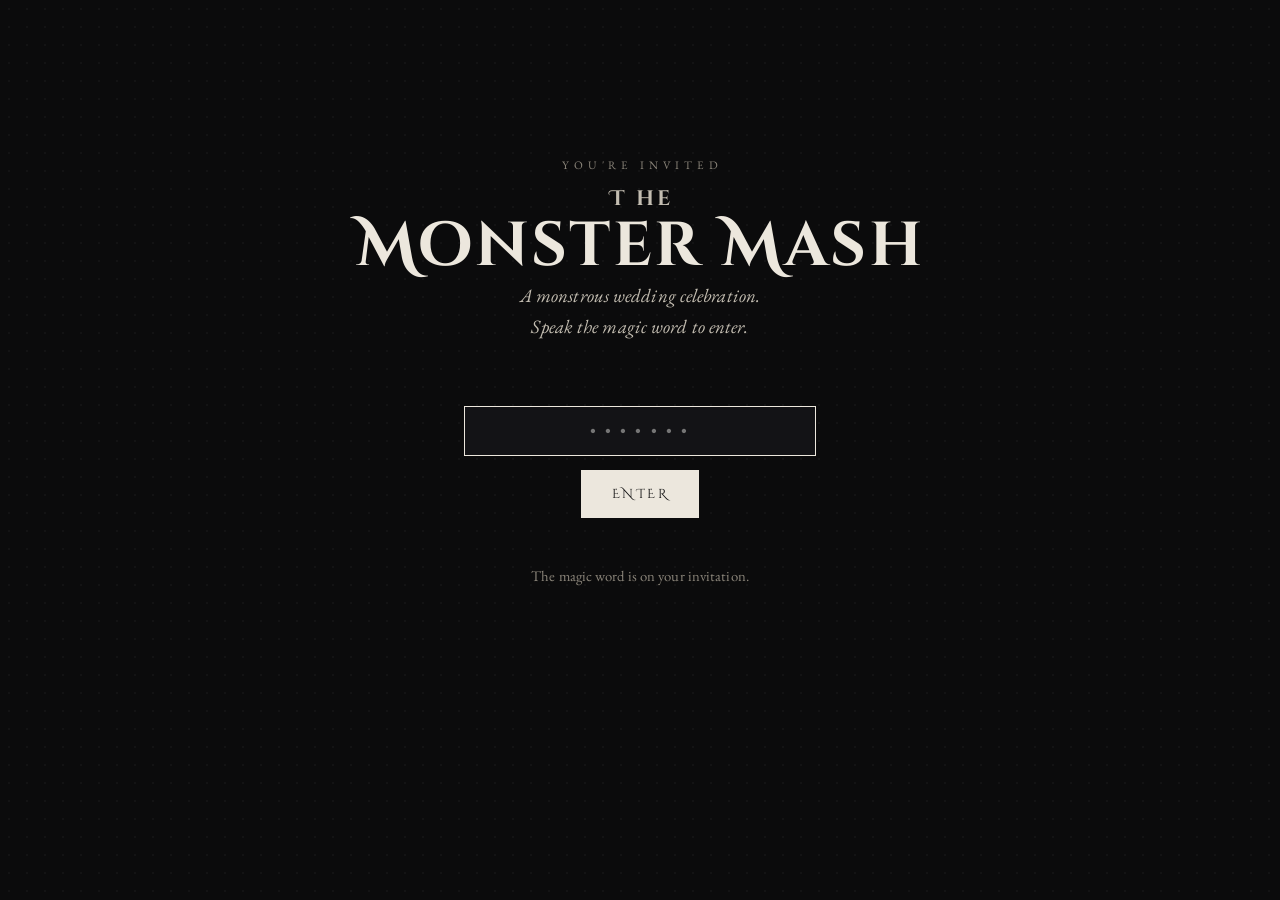
==== monster-mash/gifts.html @ ed1b10ec "Build Monster Mash wedding site (password gate + 6 pages) Add a password-gated, multi-page static si" ====
<!DOCTYPE html>
<html lang="en">
<head>
  <meta charset="utf-8">
  <script>if(!sessionStorage.getItem('mm-auth')){location.replace('index.html');}</script>
  <meta name="viewport" content="width=device-width, initial-scale=1">
  <title>Gifts · The Monster Mash</title>
  <link rel="icon" href="data:image/svg+xml,<svg xmlns='http://www.w3.org/2000/svg' viewBox='0 0 24 24'><path d='M21 12.8A9 9 0 1 1 11.2 3 7 7 0 0 0 21 12.8z' fill='%23ece7dd'/></svg>">
  <link rel="preconnect" href="https://fonts.googleapis.com">
  <link rel="preconnect" href="https://fonts.gstatic.com" crossorigin>
  <link href="https://fonts.googleapis.com/css2?family=Cinzel+Decorative:wght@700&family=EB+Garamond:ital,wght@0,400;0,500;1,400&display=swap" rel="stylesheet">
  <link rel="stylesheet" href="styles.css">
</head>
<body>
  <div class="wrap">
    <nav class="nav">
      <a href="home.html">Home</a>
      <a href="vibes.html">Vibes</a>
      <a href="travel.html">Out-of-Towners</a>
      <a href="gifts.html" aria-current="page">Gifts</a>
      <a href="rsvp.html">RSVP</a>
    </nav>

    <h2>Gifts</h2>
    <p class="lede">Your presence is the only present we need.</p>
    <p class="center">Truly — no gifts necessary. But if you’re the type who
      insists, you might feed one of these friendly monsters:</p>

    <div class="stack" style="margin-top:28px">
      <!-- EDIT ME: replace each href="#" with your fund / registry / Venmo link. -->
      <div class="card">
        <h3>Honeymoon Fund</h3>
        <p>Help send us somewhere delightfully far away.</p>
        <div class="btn-row" style="text-align:left;margin:14px 0 0">
          <a class="btn" href="#" target="_blank" rel="noopener">Contribute</a>
        </div>
      </div>

      <div class="card">
        <h3>Home Improvements Fund</h3>
        <p>For making our lair a little cozier.</p>
        <div class="btn-row" style="text-align:left;margin:14px 0 0">
          <a class="btn" href="#" target="_blank" rel="noopener">Contribute</a>
        </div>
      </div>

      <div class="card">
        <h3>Fresh Flours Fund</h3>
        <p>Keep us in morning pastries from our favorite bakery.</p>
        <div class="btn-row" style="text-align:left;margin:14px 0 0">
          <a class="btn" href="#" target="_blank" rel="noopener">Contribute</a>
        </div>
      </div>

      <div class="card">
        <h3>Treats for Archie &amp; Happy</h3>
        <p>A tribute for the household beasts. They thank you.</p>
        <div class="btn-row" style="text-align:left;margin:14px 0 0">
          <a class="btn" href="#" target="_blank" rel="noopener">Contribute</a>
        </div>
      </div>
    </div>

    <footer class="foot">The Monster Mash · 10 · 24 · 2026 · Fremont Foundry</footer>
  </div>
</body>
</html>
---- monster-mash/styles.css ----
/* =========================================================
   The Monster Mash — shared styles
   A monster-prom wedding, à la Rankin-Bass "Mad Monster Party"
   Palette: black, bone-white, and black-and-white patterns.
   ========================================================= */

:root {
  --bg:        #0b0b0c;   /* near-black */
  --bg-2:      #131316;   /* raised panel */
  --ink:       #ece7dd;   /* bone white */
  --ink-soft:  #c3bdb1;
  --muted:     #8b857a;
  --line:      rgba(236, 231, 221, 0.16);
  --line-2:    rgba(236, 231, 221, 0.38);
  --maxw:      720px;

  /* Black & white pattern fills */
  --stripes:  repeating-linear-gradient(45deg,
                var(--ink) 0 2px, transparent 2px 11px);
  --halftone: radial-gradient(var(--ink) 1.1px, transparent 1.4px);
}

* { box-sizing: border-box; }

html { -webkit-text-size-adjust: 100%; }

body {
  margin: 0;
  background: var(--bg);
  color: var(--ink);
  font-family: "EB Garamond", Georgia, "Times New Roman", serif;
  font-size: 19px;
  line-height: 1.65;
  letter-spacing: 0.1px;
  text-rendering: optimizeLegibility;
  -webkit-font-smoothing: antialiased;
}

/* Faint halftone texture behind everything */
body::before {
  content: "";
  position: fixed;
  inset: 0;
  background-image: var(--halftone);
  background-size: 18px 18px;
  opacity: 0.04;
  pointer-events: none;
  z-index: 0;
}

.wrap {
  position: relative;
  z-index: 1;
  max-width: var(--maxw);
  margin: 0 auto;
  padding: 28px 22px 80px;
}

/* ---------- Type ---------- */

h1, h2, h3, .wordmark {
  font-family: "Cinzel Decorative", "Cinzel", Georgia, serif;
  font-weight: 700;
  letter-spacing: 0.04em;
  line-height: 1.15;
}

h2 {
  font-size: clamp(1.5rem, 5vw, 2rem);
  margin: 0 0 0.2em;
  text-align: center;
}

h3 {
  font-size: 1.15rem;
  letter-spacing: 0.14em;
  text-transform: uppercase;
  margin: 0 0 0.5em;
}

p { margin: 0 0 1em; }

a { color: var(--ink); text-underline-offset: 3px; }
a:hover { text-decoration: none; }

.kicker {
  text-align: center;
  text-transform: uppercase;
  letter-spacing: 0.42em;
  font-size: 0.72rem;
  color: var(--muted);
  margin: 0 0 1.2em;
  padding-left: 0.42em; /* optical centering for letter-spacing */
}

.lede {
  text-align: center;
  font-size: 1.18rem;
  color: var(--ink-soft);
  font-style: italic;
  max-width: 38ch;
  margin: 0 auto 2em;
}

.muted { color: var(--muted); }
.center { text-align: center; }

/* ---------- Masthead ---------- */

.masthead { text-align: center; margin-bottom: 8px; }

/* Banner art block: shows your illustration if present at
   images/banner.png, otherwise a patterned placeholder. */
.banner {
  display: block;
  width: 100%;
  max-height: 320px;
  object-fit: cover;
  border: 1px solid var(--line-2);
  margin-bottom: 26px;
  filter: grayscale(1) contrast(1.05);
}

.banner-fallback {
  position: relative;
  height: 200px;
  border: 1px solid var(--line-2);
  margin-bottom: 26px;
  background-image: var(--halftone);
  background-size: 12px 12px;
  background-color: var(--bg-2);
  display: flex;
  align-items: center;
  justify-content: center;
  overflow: hidden;
}
.banner-fallback::after {
  content: "";
  position: absolute;
  inset: 0;
  background: radial-gradient(ellipse at center,
              transparent 30%, var(--bg) 100%);
}

.wordmark {
  font-size: clamp(2.1rem, 8.5vw, 3.9rem);
  margin: 0;
  line-height: 1.05;
}
.wordmark .the {
  display: block;
  font-size: 0.34em;
  letter-spacing: 0.5em;
  padding-left: 0.5em;
  color: var(--ink-soft);
  margin-bottom: 0.2em;
}

/* ---------- Nav ---------- */

.nav {
  display: flex;
  flex-wrap: wrap;
  justify-content: center;
  gap: 4px 22px;
  margin: 22px auto 4px;
  padding: 16px 0;
  border-top: 1px solid var(--line);
  border-bottom: 1px solid var(--line);
}
.nav a {
  text-decoration: none;
  text-transform: uppercase;
  letter-spacing: 0.2em;
  font-size: 0.7rem;
  color: var(--ink-soft);
  padding-left: 0.2em;
  white-space: nowrap;
}
.nav a:hover { color: var(--ink); }
.nav a[aria-current="page"] {
  color: var(--ink);
  border-bottom: 1px solid var(--ink);
}

/* ---------- Dividers & ornaments ---------- */

.divider {
  display: flex;
  align-items: center;
  gap: 16px;
  margin: 44px auto;
  color: var(--muted);
}
.divider::before, .divider::after {
  content: "";
  flex: 1;
  height: 1px;
  background: var(--line);
}
.moon { width: 22px; height: 22px; flex: none; fill: var(--ink-soft); }

/* ---------- Facts (when / where / parking) ---------- */

.facts {
  margin: 0 auto 8px;
  max-width: 30rem;
}
.fact {
  padding: 18px 0;
  border-bottom: 1px solid var(--line);
  text-align: center;
}
.fact:first-child { border-top: 1px solid var(--line); }
.fact .label {
  display: block;
  text-transform: uppercase;
  letter-spacing: 0.28em;
  font-size: 0.68rem;
  color: var(--muted);
  margin-bottom: 6px;
  padding-left: 0.28em;
}
.fact .value { font-size: 1.22rem; }
.fact .value strong { font-weight: 600; }
.fact .sub { color: var(--ink-soft); font-size: 0.98rem; }

/* ---------- Timeline ---------- */

.timeline {
  list-style: none;
  margin: 0 auto;
  padding: 0;
  max-width: 30rem;
}
.timeline li {
  display: grid;
  grid-template-columns: 5.5rem 1fr;
  gap: 14px;
  padding: 12px 0;
  border-bottom: 1px dashed var(--line);
}
.timeline .t {
  font-variant-numeric: tabular-nums;
  letter-spacing: 0.06em;
  color: var(--ink-soft);
  text-align: right;
  white-space: nowrap;
}

/* ---------- Buttons ---------- */

.btn {
  display: inline-block;
  font-family: "Cinzel Decorative", Georgia, serif;
  text-decoration: none;
  text-transform: uppercase;
  letter-spacing: 0.18em;
  font-size: 0.82rem;
  padding: 14px 30px;
  border: 1px solid var(--ink);
  color: var(--ink);
  background: transparent;
  cursor: pointer;
  transition: background .18s ease, color .18s ease;
}
.btn:hover { background: var(--ink); color: var(--bg); }
.btn--solid { background: var(--ink); color: var(--bg); }
.btn--solid:hover { background: transparent; color: var(--ink); }
.btn-row { text-align: center; margin: 28px 0 8px; }

/* ---------- Cards / lists ---------- */

.card {
  border: 1px solid var(--line);
  background: var(--bg-2);
  padding: 22px 24px;
  margin: 0 0 18px;
}
.card h3 { margin-bottom: 0.35em; }
.card p:last-child { margin-bottom: 0; }

.stack { display: grid; gap: 16px; }

ul.clean { list-style: none; padding: 0; margin: 0 0 1em; }
ul.clean li { padding: 7px 0; border-bottom: 1px solid var(--line); }
ul.clean li:last-child { border-bottom: 0; }

/* ---------- Swatches (vibes page) ---------- */

.swatches {
  display: flex;
  flex-wrap: wrap;
  gap: 14px;
  justify-content: center;
  margin: 8px 0 4px;
}
.swatch {
  width: 84px; height: 84px;
  border: 1px solid var(--line-2);
  display: flex; align-items: flex-end; justify-content: center;
  font-size: 0.62rem;
  letter-spacing: 0.12em;
  text-transform: uppercase;
  padding-bottom: 6px;
}
.swatch span {
  background: var(--bg);
  color: var(--ink);
  padding: 1px 5px;
}
.sw-black { background: #000; }
.sw-white { background: var(--ink); color: #000; }
.sw-white span { background: #000; color: var(--ink); }
.sw-stripe { background-image: var(--stripes); background-color: #000; }
.sw-check {
  background:
    conic-gradient(#000 90deg, var(--ink) 0 180deg,
                   #000 0 270deg, var(--ink) 0) 0 0 / 28px 28px;
}
.sw-dot {
  background-image: radial-gradient(#fff 26%, transparent 28%);
  background-size: 18px 18px;
  background-color: #000;
}

/* ---------- Password gate ---------- */

.gate { min-height: 78vh; display: flex; flex-direction: column;
        align-items: center; justify-content: center; text-align: center; }
.gate form { margin-top: 26px; width: 100%; max-width: 22rem; }
.gate input[type="password"] {
  width: 100%;
  background: var(--bg-2);
  border: 1px solid var(--line-2);
  color: var(--ink);
  font-family: inherit;
  font-size: 1.05rem;
  letter-spacing: 0.18em;
  text-align: center;
  padding: 13px 14px;
  margin-bottom: 14px;
}
.gate input:focus { outline: none; border-color: var(--ink); }
.gate .hint { color: var(--muted); font-size: 0.92rem; margin-top: 18px; }
.gate .error {
  color: var(--ink);
  min-height: 1.4em;
  font-style: italic;
  margin: 2px 0 0;
}
.shake { animation: shake .4s; }
@keyframes shake {
  10%,90%{transform:translateX(-2px)} 20%,80%{transform:translateX(4px)}
  30%,50%,70%{transform:translateX(-7px)} 40%,60%{transform:translateX(7px)}
}

/* ---------- Footer ---------- */

.foot {
  text-align: center;
  color: var(--muted);
  font-size: 0.85rem;
  letter-spacing: 0.1em;
  margin-top: 56px;
  padding-top: 22px;
  border-top: 1px solid var(--line);
}

/* ---------- Responsive ---------- */

@media (max-width: 480px) {
  body { font-size: 18px; }
  .nav { gap: 4px 14px; }
  .timeline li { grid-template-columns: 4.6rem 1fr; }
}
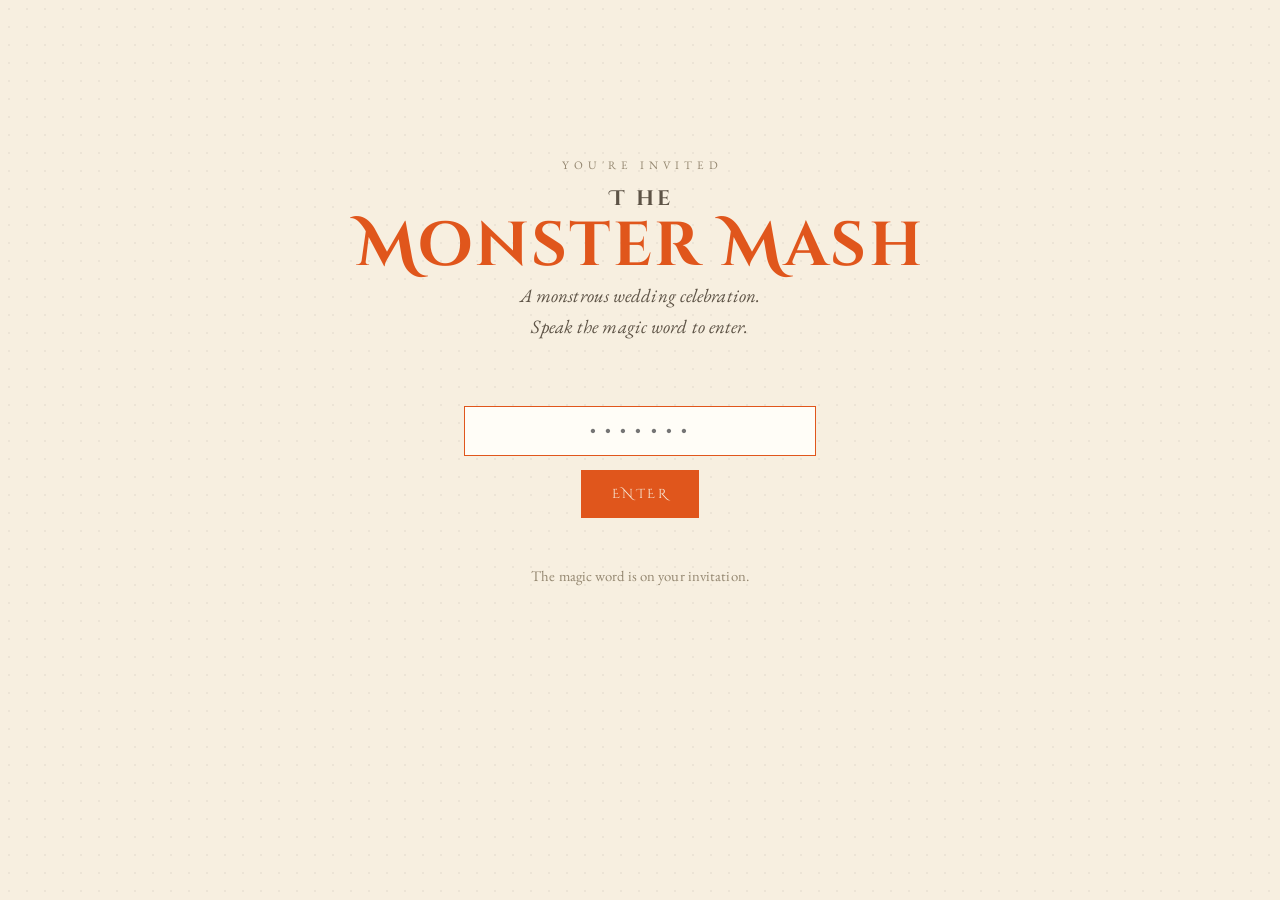
==== commit bf274436: "Restyle site to warm palette: orange, amber, charcoal on ivory Replace the dark black/bone-white the" ====
--- a/monster-mash/gifts.html
+++ b/monster-mash/gifts.html
@@ -5,7 +5,7 @@
   <script>if(!sessionStorage.getItem('mm-auth')){location.replace('index.html');}</script>
   <meta name="viewport" content="width=device-width, initial-scale=1">
   <title>Gifts · The Monster Mash</title>
-  <link rel="icon" href="data:image/svg+xml,<svg xmlns='http://www.w3.org/2000/svg' viewBox='0 0 24 24'><path d='M21 12.8A9 9 0 1 1 11.2 3 7 7 0 0 0 21 12.8z' fill='%23ece7dd'/></svg>">
+  <link rel="icon" href="data:image/svg+xml,<svg xmlns='http://www.w3.org/2000/svg' viewBox='0 0 24 24'><path d='M21 12.8A9 9 0 1 1 11.2 3 7 7 0 0 0 21 12.8z' fill='%23e3a01f'/></svg>">
   <link rel="preconnect" href="https://fonts.googleapis.com">
   <link rel="preconnect" href="https://fonts.gstatic.com" crossorigin>
   <link href="https://fonts.googleapis.com/css2?family=Cinzel+Decorative:wght@700&family=EB+Garamond:ital,wght@0,400;0,500;1,400&display=swap" rel="stylesheet">
--- a/monster-mash/styles.css
+++ b/monster-mash/styles.css
@@ -1,23 +1,26 @@
 /* =========================================================
    The Monster Mash — shared styles
    A monster-prom wedding, à la Rankin-Bass "Mad Monster Party"
-   Palette: black, bone-white, and black-and-white patterns.
+   Palette: bright orange + amber + charcoal on warm ivory.
+   (The dress-code swatches stay true black & white on purpose.)
    ========================================================= */
 
 :root {
-  --bg:        #0b0b0c;   /* near-black */
-  --bg-2:      #131316;   /* raised panel */
-  --ink:       #ece7dd;   /* bone white */
-  --ink-soft:  #c3bdb1;
-  --muted:     #8b857a;
-  --line:      rgba(236, 231, 221, 0.16);
-  --line-2:    rgba(236, 231, 221, 0.38);
+  --bg:        #f7efe0;   /* warm ivory */
+  --bg-2:      #efe4cf;   /* sand panel */
+  --ink:       #2c2723;   /* warm charcoal */
+  --ink-soft:  #5d5346;   /* muted brown */
+  --muted:     #948770;   /* taupe */
+
+  --orange:    #e0561c;   /* bright pumpkin */
+  --orange-d:  #bf440f;   /* deeper orange (hover) */
+  --amber:     #e3a01f;   /* amber / gold */
+
+  --line:      rgba(44, 39, 35, 0.16);
+  --line-2:    rgba(44, 39, 35, 0.34);
   --maxw:      720px;
 
-  /* Black & white pattern fills */
-  --stripes:  repeating-linear-gradient(45deg,
-                var(--ink) 0 2px, transparent 2px 11px);
-  --halftone: radial-gradient(var(--ink) 1.1px, transparent 1.4px);
+  --halftone:  radial-gradient(var(--ink) 1.1px, transparent 1.4px);
 }
 
 * { box-sizing: border-box; }
@@ -36,6 +39,8 @@
   -webkit-font-smoothing: antialiased;
 }
 
+::selection { background: var(--amber); color: var(--ink); }
+
 /* Faint halftone texture behind everything */
 body::before {
   content: "";
@@ -43,7 +48,7 @@
   inset: 0;
   background-image: var(--halftone);
   background-size: 18px 18px;
-  opacity: 0.04;
+  opacity: 0.05;
   pointer-events: none;
   z-index: 0;
 }
@@ -69,6 +74,7 @@
   font-size: clamp(1.5rem, 5vw, 2rem);
   margin: 0 0 0.2em;
   text-align: center;
+  color: var(--ink);
 }
 
 h3 {
@@ -76,12 +82,13 @@
   letter-spacing: 0.14em;
   text-transform: uppercase;
   margin: 0 0 0.5em;
+  color: var(--orange);
 }
 
 p { margin: 0 0 1em; }
 
-a { color: var(--ink); text-underline-offset: 3px; }
-a:hover { text-decoration: none; }
+a { color: var(--orange); text-underline-offset: 3px; }
+a:hover { color: var(--orange-d); text-decoration: none; }
 
 .kicker {
   text-align: center;
@@ -110,7 +117,7 @@
 .masthead { text-align: center; margin-bottom: 8px; }
 
 /* Banner art block: shows your illustration if present at
-   images/banner.png, otherwise a patterned placeholder. */
+   images/banner.png, otherwise a warm patterned placeholder. */
 .banner {
   display: block;
   width: 100%;
@@ -118,7 +125,6 @@
   object-fit: cover;
   border: 1px solid var(--line-2);
   margin-bottom: 26px;
-  filter: grayscale(1) contrast(1.05);
 }
 
 .banner-fallback {
@@ -126,9 +132,8 @@
   height: 200px;
   border: 1px solid var(--line-2);
   margin-bottom: 26px;
-  background-image: var(--halftone);
-  background-size: 12px 12px;
-  background-color: var(--bg-2);
+  background: radial-gradient(ellipse at center,
+              var(--amber) 0%, var(--orange) 118%);
   display: flex;
   align-items: center;
   justify-content: center;
@@ -138,14 +143,17 @@
   content: "";
   position: absolute;
   inset: 0;
-  background: radial-gradient(ellipse at center,
-              transparent 30%, var(--bg) 100%);
-}
+  background-image: var(--halftone);
+  background-size: 11px 11px;
+  opacity: 0.14;
+}
+.banner-fallback .moon { fill: var(--bg); }
 
 .wordmark {
   font-size: clamp(2.1rem, 8.5vw, 3.9rem);
   margin: 0;
   line-height: 1.05;
+  color: var(--orange);
 }
 .wordmark .the {
   display: block;
@@ -177,10 +185,10 @@
   padding-left: 0.2em;
   white-space: nowrap;
 }
-.nav a:hover { color: var(--ink); }
+.nav a:hover { color: var(--orange); }
 .nav a[aria-current="page"] {
-  color: var(--ink);
-  border-bottom: 1px solid var(--ink);
+  color: var(--orange);
+  border-bottom: 1px solid var(--orange);
 }
 
 /* ---------- Dividers & ornaments ---------- */
@@ -198,7 +206,7 @@
   height: 1px;
   background: var(--line);
 }
-.moon { width: 22px; height: 22px; flex: none; fill: var(--ink-soft); }
+.moon { width: 22px; height: 22px; flex: none; fill: var(--amber); }
 
 /* ---------- Facts (when / where / parking) ---------- */
 
@@ -243,7 +251,7 @@
 .timeline .t {
   font-variant-numeric: tabular-nums;
   letter-spacing: 0.06em;
-  color: var(--ink-soft);
+  color: var(--orange);
   text-align: right;
   white-space: nowrap;
 }
@@ -258,15 +266,15 @@
   letter-spacing: 0.18em;
   font-size: 0.82rem;
   padding: 14px 30px;
-  border: 1px solid var(--ink);
-  color: var(--ink);
+  border: 1px solid var(--orange);
+  color: var(--orange);
   background: transparent;
   cursor: pointer;
   transition: background .18s ease, color .18s ease;
 }
-.btn:hover { background: var(--ink); color: var(--bg); }
-.btn--solid { background: var(--ink); color: var(--bg); }
-.btn--solid:hover { background: transparent; color: var(--ink); }
+.btn:hover { background: var(--orange); color: var(--bg); }
+.btn--solid { background: var(--orange); color: var(--bg); }
+.btn--solid:hover { background: var(--orange-d); border-color: var(--orange-d); color: var(--bg); }
 .btn-row { text-align: center; margin: 28px 0 8px; }
 
 /* ---------- Cards / lists ---------- */
@@ -286,7 +294,7 @@
 ul.clean li { padding: 7px 0; border-bottom: 1px solid var(--line); }
 ul.clean li:last-child { border-bottom: 0; }
 
-/* ---------- Swatches (vibes page) ---------- */
+/* ---------- Swatches (vibes page — the dress code is B&W) ---------- */
 
 .swatches {
   display: flex;
@@ -299,24 +307,26 @@
   width: 84px; height: 84px;
   border: 1px solid var(--line-2);
   display: flex; align-items: flex-end; justify-content: center;
+  padding-bottom: 6px;
+}
+.swatch span {
   font-size: 0.62rem;
   letter-spacing: 0.12em;
   text-transform: uppercase;
-  padding-bottom: 6px;
-}
-.swatch span {
-  background: var(--bg);
-  color: var(--ink);
-  padding: 1px 5px;
+  padding: 1px 6px;
 }
 .sw-black { background: #000; }
-.sw-white { background: var(--ink); color: #000; }
-.sw-white span { background: #000; color: var(--ink); }
-.sw-stripe { background-image: var(--stripes); background-color: #000; }
+.sw-black span { background: #fff; color: #000; }
+.sw-white { background: #fff; }
+.sw-white span { background: #000; color: #fff; }
+.sw-stripe {
+  background-image: repeating-linear-gradient(45deg,
+                    #000 0 2px, #fff 2px 11px);
+}
 .sw-check {
   background:
-    conic-gradient(#000 90deg, var(--ink) 0 180deg,
-                   #000 0 270deg, var(--ink) 0) 0 0 / 28px 28px;
+    conic-gradient(#000 90deg, #fff 0 180deg,
+                   #000 0 270deg, #fff 0) 0 0 / 28px 28px;
 }
 .sw-dot {
   background-image: radial-gradient(#fff 26%, transparent 28%);
@@ -331,7 +341,7 @@
 .gate form { margin-top: 26px; width: 100%; max-width: 22rem; }
 .gate input[type="password"] {
   width: 100%;
-  background: var(--bg-2);
+  background: #fffdf7;
   border: 1px solid var(--line-2);
   color: var(--ink);
   font-family: inherit;
@@ -341,10 +351,10 @@
   padding: 13px 14px;
   margin-bottom: 14px;
 }
-.gate input:focus { outline: none; border-color: var(--ink); }
+.gate input:focus { outline: none; border-color: var(--orange); }
 .gate .hint { color: var(--muted); font-size: 0.92rem; margin-top: 18px; }
 .gate .error {
-  color: var(--ink);
+  color: var(--orange-d);
   min-height: 1.4em;
   font-style: italic;
   margin: 2px 0 0;
